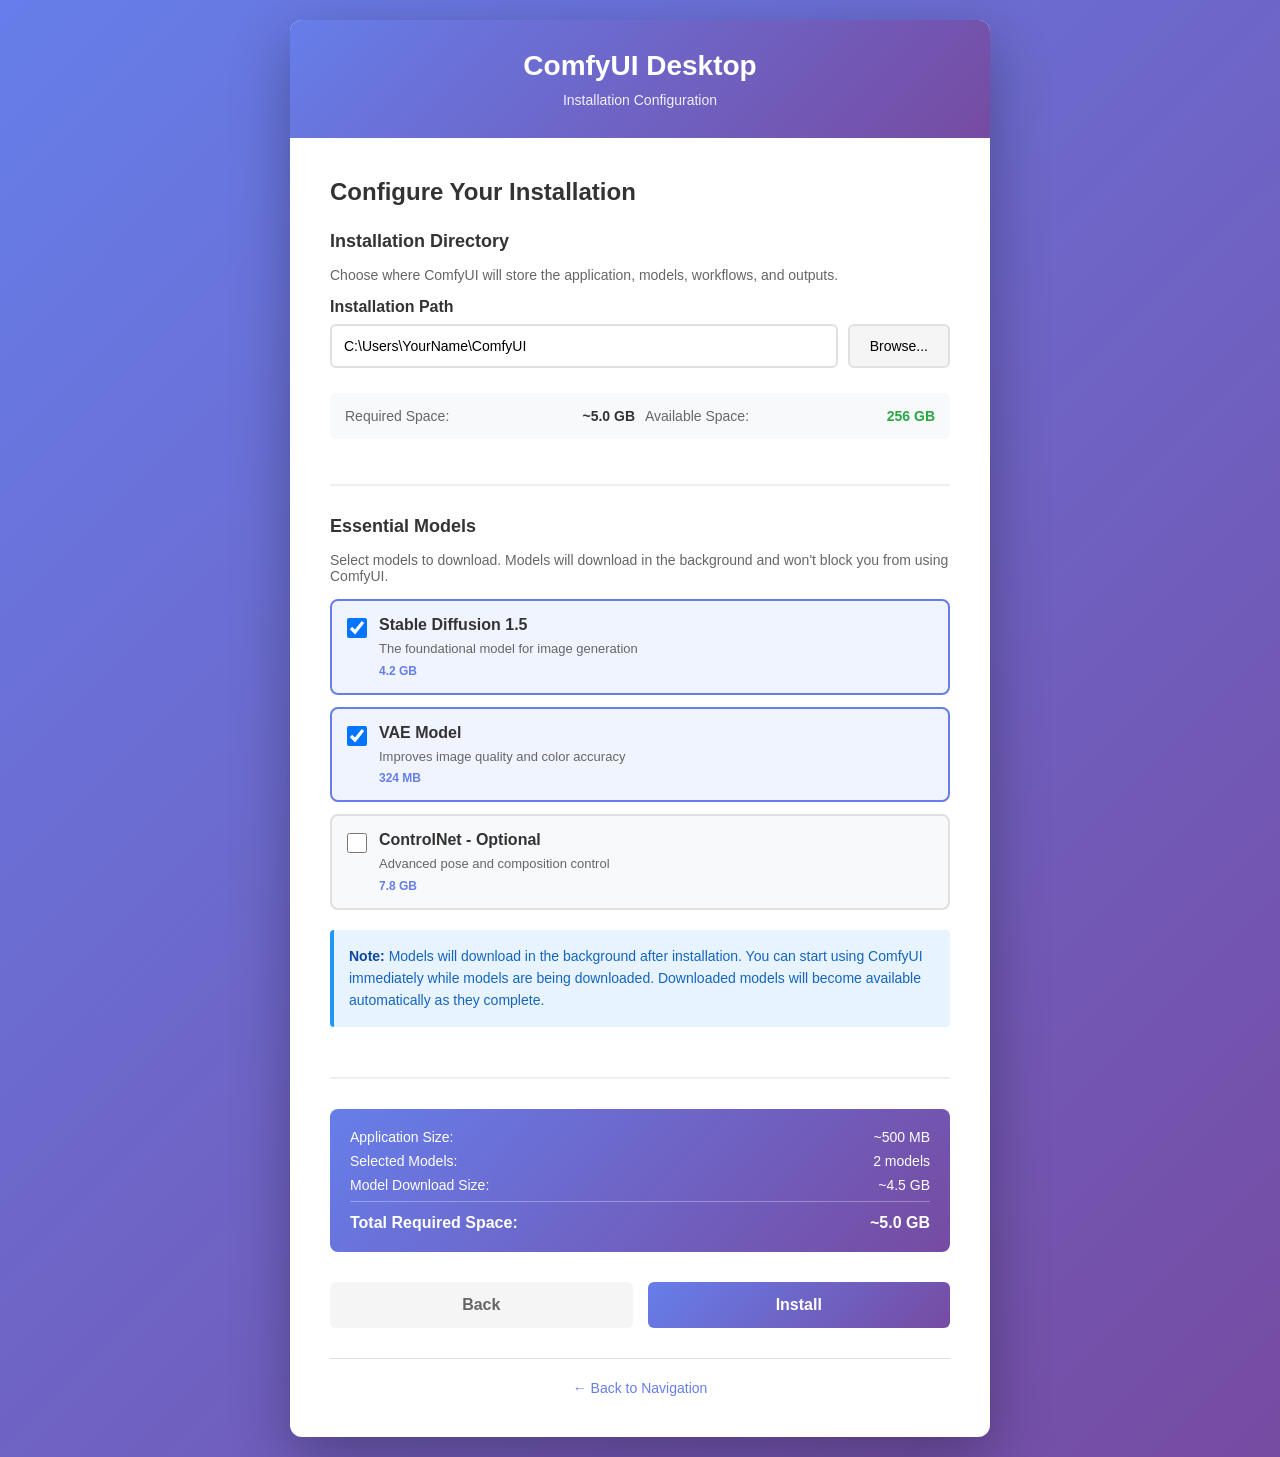
==== screens/02-location-models.html @ bb0c8eb5 "current stage of onboarding" ====
<!DOCTYPE html>
<html lang="en">
<head>
    <meta charset="UTF-8">
    <meta name="viewport" content="width=device-width, initial-scale=1.0">
    <title>ComfyUI Desktop - Installation Configuration</title>
    <link rel="stylesheet" href="../styles/common.css">
    <style>
        .config-section {
            margin-bottom: 30px;
            padding-bottom: 30px;
            border-bottom: 2px solid #f0f0f0;
        }

        .config-section:last-of-type {
            border-bottom: none;
        }

        .config-section h3 {
            color: #333;
            margin-bottom: 15px;
            font-size: 18px;
        }

        .space-info {
            display: grid;
            grid-template-columns: 1fr 1fr;
            gap: 10px;
            margin: 15px 0;
            padding: 15px;
            background: #f8f9fa;
            border-radius: 6px;
            font-size: 14px;
        }

        .space-item {
            display: flex;
            justify-content: space-between;
            color: #666;
        }

        .space-value {
            font-weight: 600;
            color: #333;
        }

        .space-value.available {
            color: #28a745;
        }

        .model-checkbox {
            background: #f8f9fa;
            border: 2px solid #e0e0e0;
            border-radius: 8px;
            padding: 15px;
            margin-bottom: 12px;
            transition: all 0.2s;
            cursor: pointer;
        }

        .model-checkbox:hover {
            background: #f0f4ff;
        }

        .model-checkbox:has(input:checked) {
            border-color: #667eea;
            background: #f0f4ff;
        }

        .model-header {
            display: flex;
            align-items: flex-start;
            gap: 12px;
        }

        .model-header input[type="checkbox"] {
            width: 20px;
            height: 20px;
            margin-top: 2px;
            cursor: pointer;
        }

        .model-info {
            flex: 1;
        }

        .model-title {
            font-weight: 600;
            color: #333;
            margin-bottom: 5px;
        }

        .model-desc {
            font-size: 13px;
            color: #666;
            line-height: 1.5;
        }

        .model-size {
            font-size: 12px;
            color: #667eea;
            font-weight: 600;
            margin-top: 5px;
        }

        .summary-box {
            background: linear-gradient(135deg, #667eea 0%, #764ba2 100%);
            color: white;
            padding: 20px;
            border-radius: 8px;
            margin: 20px 0;
        }

        .summary-row {
            display: flex;
            justify-content: space-between;
            margin-bottom: 8px;
            font-size: 14px;
        }

        .summary-row:last-child {
            margin-bottom: 0;
            padding-top: 12px;
            border-top: 1px solid rgba(255,255,255,0.3);
            font-size: 16px;
            font-weight: 600;
        }

        .background-notice {
            background: #e7f3ff;
            border-left: 4px solid #2196F3;
            padding: 15px;
            border-radius: 4px;
            margin: 20px 0;
        }

        .background-notice p {
            color: #1565C0;
            font-size: 14px;
            line-height: 1.6;
            margin: 0;
        }

        .background-notice strong {
            color: #0d47a1;
        }
    </style>
</head>
<body>
    <div class="installer-window" style="width: 700px;">
        <div class="installer-header">
            <h1>ComfyUI Desktop</h1>
            <p>Installation Configuration</p>
        </div>

        <div class="installer-content">
            <h2 style="margin-bottom: 25px; color: #333;">Configure Your Installation</h2>

            <!-- Installation Directory Section -->
            <div class="config-section">
                <h3>Installation Directory</h3>
                <p style="color: #666; font-size: 14px; margin-bottom: 15px;">
                    Choose where ComfyUI will store the application, models, workflows, and outputs.
                </p>

                <div class="form-group">
                    <label for="install-path">Installation Path</label>
                    <div class="input-group">
                        <input type="text" id="install-path" value="C:\Users\YourName\ComfyUI" readonly>
                        <button class="browse-btn" onclick="alert('File browser would open here')">Browse...</button>
                    </div>
                </div>

                <div class="space-info">
                    <div class="space-item">
                        <span>Required Space:</span>
                        <span class="space-value" id="required-space">~5.0 GB</span>
                    </div>
                    <div class="space-item">
                        <span>Available Space:</span>
                        <span class="space-value available">256 GB</span>
                    </div>
                </div>
            </div>

            <!-- Model Selection Section -->
            <div class="config-section">
                <h3>Essential Models</h3>
                <p style="color: #666; font-size: 14px; margin-bottom: 15px;">
                    Select models to download. Models will download in the background and won't block you from using ComfyUI.
                </p>

                <div class="model-checkbox">
                    <div class="model-header">
                        <input type="checkbox" id="model1" checked onchange="updateSummary()">
                        <label for="model1" class="model-info">
                            <div class="model-title">Stable Diffusion 1.5</div>
                            <div class="model-desc">The foundational model for image generation</div>
                            <div class="model-size">4.2 GB</div>
                        </label>
                    </div>
                </div>

                <div class="model-checkbox">
                    <div class="model-header">
                        <input type="checkbox" id="model2" checked onchange="updateSummary()">
                        <label for="model2" class="model-info">
                            <div class="model-title">VAE Model</div>
                            <div class="model-desc">Improves image quality and color accuracy</div>
                            <div class="model-size">324 MB</div>
                        </label>
                    </div>
                </div>

                <div class="model-checkbox">
                    <div class="model-header">
                        <input type="checkbox" id="model3" onchange="updateSummary()">
                        <label for="model3" class="model-info">
                            <div class="model-title">ControlNet - Optional</div>
                            <div class="model-desc">Advanced pose and composition control</div>
                            <div class="model-size">7.8 GB</div>
                        </label>
                    </div>
                </div>

                <div class="background-notice">
                    <p>
                        <strong>Note:</strong> Models will download in the background after installation.
                        You can start using ComfyUI immediately while models are being downloaded.
                        Downloaded models will become available automatically as they complete.
                    </p>
                </div>
            </div>

            <!-- Summary -->
            <div class="summary-box">
                <div class="summary-row">
                    <span>Application Size:</span>
                    <span>~500 MB</span>
                </div>
                <div class="summary-row">
                    <span>Selected Models:</span>
                    <span id="model-count">2 models</span>
                </div>
                <div class="summary-row">
                    <span>Model Download Size:</span>
                    <span id="model-size">~4.5 GB</span>
                </div>
                <div class="summary-row">
                    <span>Total Required Space:</span>
                    <span id="total-size">~5.0 GB</span>
                </div>
            </div>

            <div class="button-group">
                <button class="btn btn-secondary" onclick="history.back()">Back</button>
                <button class="btn btn-primary" onclick="window.location.href='04-downloading.html'">Install</button>
            </div>

            <div class="nav-footer">
                <a href="../index.html">← Back to Navigation</a>
            </div>
        </div>
    </div>

    <script>
        function updateSummary() {
            const model1 = document.getElementById('model1').checked;
            const model2 = document.getElementById('model2').checked;
            const model3 = document.getElementById('model3').checked;

            let count = 0;
            let totalModelGB = 0;

            if (model1) { count++; totalModelGB += 4.2; }
            if (model2) { count++; totalModelGB += 0.324; }
            if (model3) { count++; totalModelGB += 7.8; }

            const appSizeGB = 0.5;
            const totalGB = appSizeGB + totalModelGB;

            document.getElementById('model-count').textContent = count + ' ' + (count === 1 ? 'model' : 'models');
            document.getElementById('model-size').textContent = '~' + totalModelGB.toFixed(1) + ' GB';
            document.getElementById('total-size').textContent = '~' + totalGB.toFixed(1) + ' GB';
            document.getElementById('required-space').textContent = '~' + totalGB.toFixed(1) + ' GB';
        }

        // Initialize on load
        updateSummary();
    </script>
</body>
</html>
---- styles/common.css ----
* {
    margin: 0;
    padding: 0;
    box-sizing: border-box;
}

body {
    font-family: -apple-system, BlinkMacSystemFont, 'Segoe UI', Roboto, Oxygen, Ubuntu, Cantarell, sans-serif;
    background: linear-gradient(135deg, #667eea 0%, #764ba2 100%);
    min-height: 100vh;
    display: flex;
    align-items: center;
    justify-content: center;
    padding: 20px;
}

.installer-window {
    width: 600px;
    background: white;
    border-radius: 12px;
    box-shadow: 0 20px 60px rgba(0, 0, 0, 0.3);
    overflow: hidden;
}

.installer-header {
    padding: 30px;
    text-align: center;
    background: linear-gradient(135deg, #667eea 0%, #764ba2 100%);
    color: white;
}

.installer-header h1 {
    font-size: 28px;
    margin-bottom: 10px;
}

.installer-header p {
    font-size: 14px;
    opacity: 0.9;
}

.installer-content {
    padding: 40px;
}

.form-group {
    margin-bottom: 25px;
}

.form-group label {
    display: block;
    margin-bottom: 8px;
    font-weight: 600;
    color: #333;
}

.form-group input[type="text"] {
    width: 100%;
    padding: 12px;
    border: 2px solid #e0e0e0;
    border-radius: 6px;
    font-size: 14px;
    transition: border-color 0.2s;
}

.form-group input[type="text"]:focus {
    outline: none;
    border-color: #667eea;
}

.button-group {
    display: flex;
    gap: 15px;
    margin-top: 30px;
}

.btn {
    flex: 1;
    padding: 14px 24px;
    border: none;
    border-radius: 6px;
    font-size: 16px;
    font-weight: 600;
    cursor: pointer;
    transition: all 0.2s;
}

.btn-primary {
    background: linear-gradient(135deg, #667eea 0%, #764ba2 100%);
    color: white;
}

.btn-primary:hover {
    transform: translateY(-2px);
    box-shadow: 0 5px 15px rgba(102, 126, 234, 0.4);
}

.btn-secondary {
    background: #f5f5f5;
    color: #666;
}

.btn-secondary:hover {
    background: #e0e0e0;
}

.browse-btn {
    padding: 12px 20px;
    background: #f5f5f5;
    border: 2px solid #e0e0e0;
    border-radius: 6px;
    cursor: pointer;
    transition: all 0.2s;
    font-size: 14px;
}

.browse-btn:hover {
    background: #e0e0e0;
}

.input-group {
    display: flex;
    gap: 10px;
}

.input-group input {
    flex: 1;
}

.progress-container {
    margin: 30px 0;
}

.progress-bar {
    width: 100%;
    height: 8px;
    background: #f0f0f0;
    border-radius: 10px;
    overflow: hidden;
}

.progress-fill {
    height: 100%;
    background: linear-gradient(90deg, #667eea 0%, #764ba2 100%);
    border-radius: 10px;
    transition: width 0.3s ease;
}

.progress-text {
    margin-top: 15px;
    text-align: center;
    color: #666;
    font-size: 14px;
}

.info-box {
    background: #f8f9fa;
    border-left: 4px solid #667eea;
    padding: 15px;
    border-radius: 4px;
    margin: 20px 0;
}

.info-box p {
    color: #555;
    line-height: 1.6;
}

.checkbox-group {
    display: flex;
    align-items: center;
    gap: 10px;
    padding: 15px;
    background: #f8f9fa;
    border-radius: 6px;
    cursor: pointer;
    transition: background 0.2s;
}

.checkbox-group:hover {
    background: #e9ecef;
}

.checkbox-group input[type="checkbox"] {
    width: 20px;
    height: 20px;
    cursor: pointer;
}

.checkbox-group label {
    flex: 1;
    margin: 0;
    cursor: pointer;
    font-weight: normal;
}

.nav-footer {
    text-align: center;
    margin-top: 30px;
    padding-top: 20px;
    border-top: 1px solid #e0e0e0;
}

.nav-footer a {
    color: #667eea;
    text-decoration: none;
    font-size: 14px;
}

.nav-footer a:hover {
    text-decoration: underline;
}
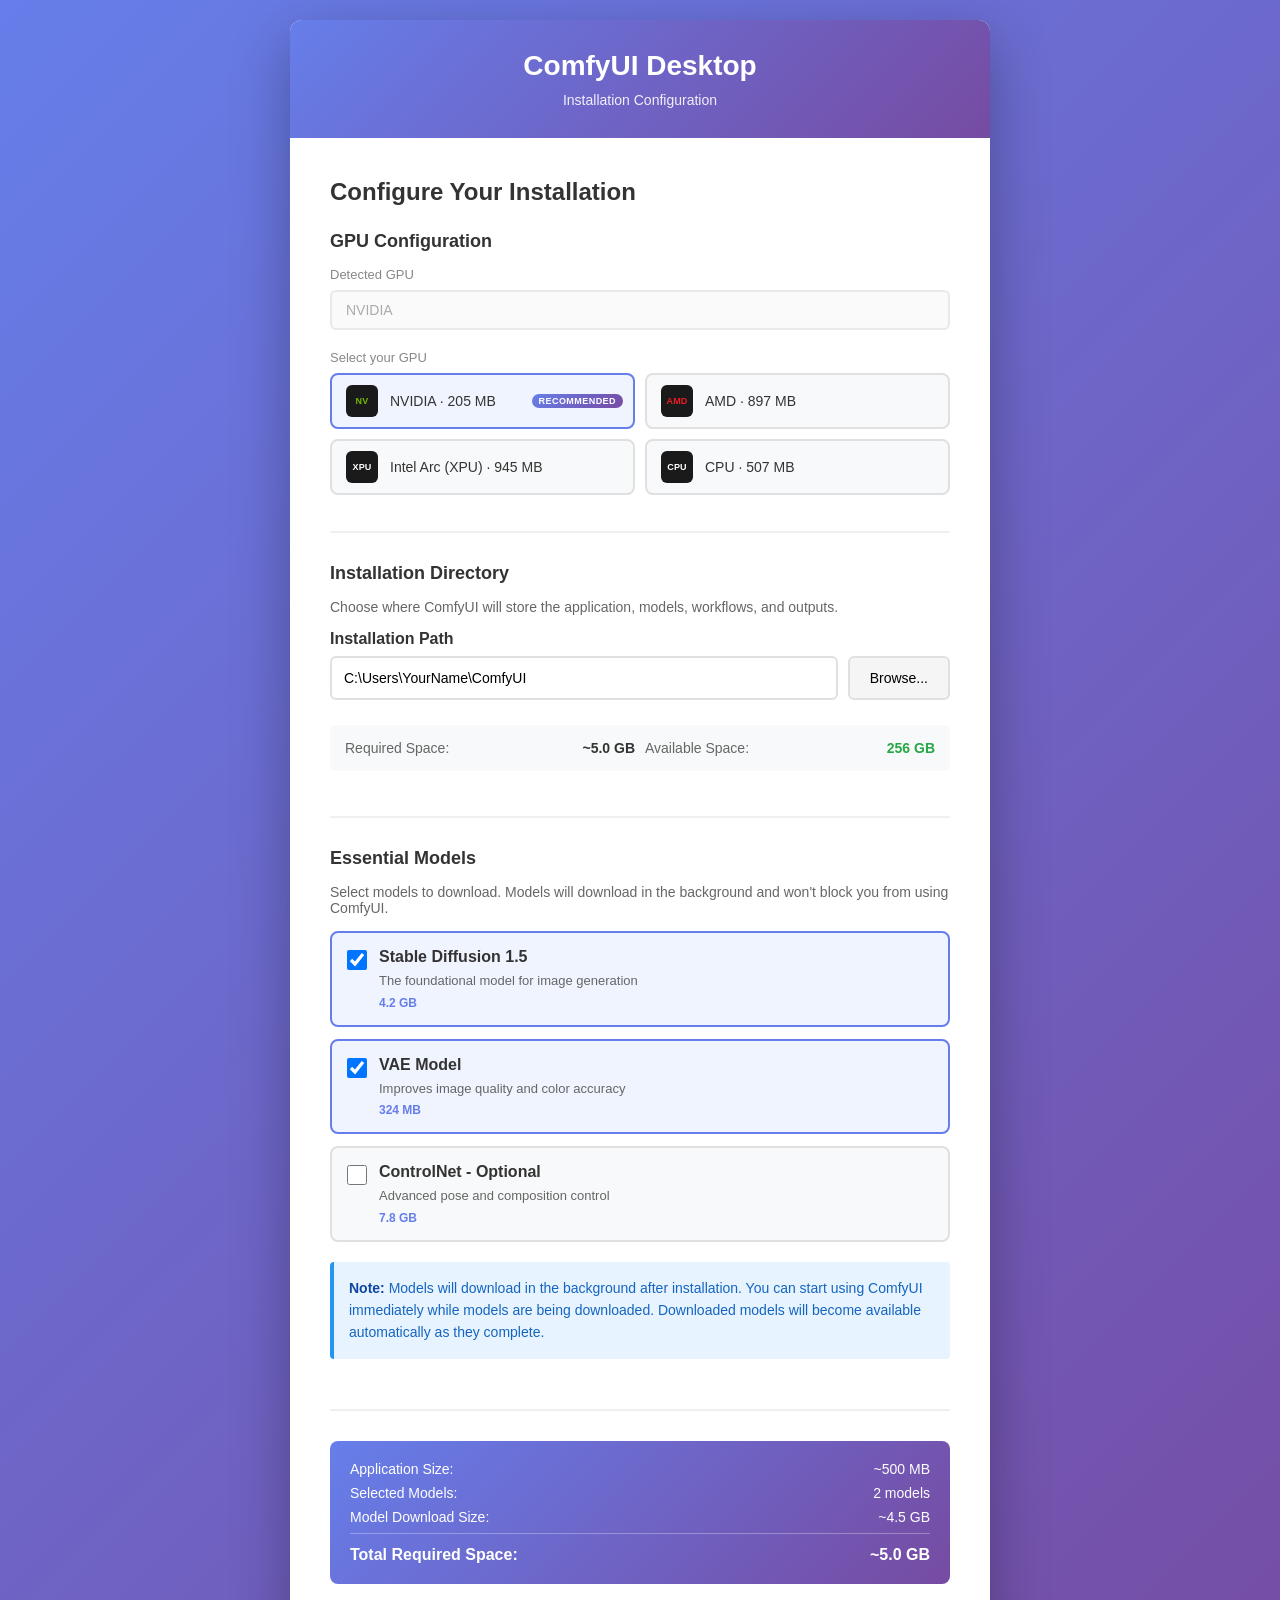
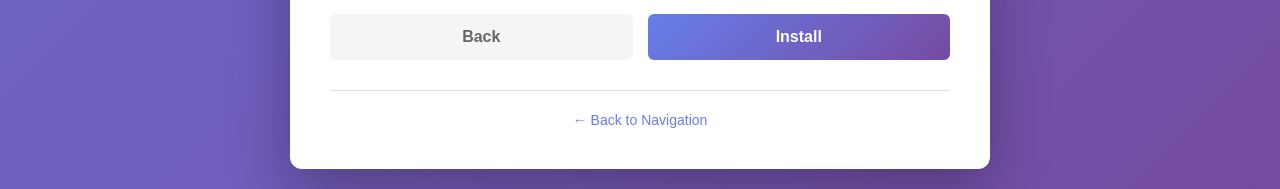
==== commit 6ed69bf4: "Add GPU configuration section to location models screen" ====
--- a/screens/02-location-models.html
+++ b/screens/02-location-models.html
@@ -144,6 +144,102 @@
         .background-notice strong {
             color: #0d47a1;
         }
+
+        .detected-gpu-field {
+            background: #f8f9fa;
+            border: 2px solid #e0e0e0;
+            border-radius: 6px;
+            padding: 10px 14px;
+            font-size: 14px;
+            color: #888;
+            margin-bottom: 20px;
+            opacity: 0.7;
+        }
+
+        .gpu-grid {
+            display: grid;
+            grid-template-columns: 1fr 1fr;
+            gap: 10px;
+            margin-bottom: 6px;
+        }
+
+        .gpu-card {
+            position: relative;
+            display: flex;
+            align-items: center;
+            gap: 12px;
+            padding: 10px 14px;
+            background: #f8f9fa;
+            border: 2px solid #e0e0e0;
+            border-radius: 8px;
+            cursor: pointer;
+            transition: all 0.2s;
+            font-size: 14px;
+            color: #333;
+            min-height: 52px;
+        }
+
+        .gpu-card:hover {
+            border-color: #aab4f0;
+            background: #f4f5ff;
+        }
+
+        .gpu-card.selected {
+            border-color: #667eea;
+            background: #f0f4ff;
+        }
+
+        .gpu-icon {
+            width: 32px;
+            height: 32px;
+            background: #1a1a1a;
+            border-radius: 6px;
+            display: flex;
+            align-items: center;
+            justify-content: center;
+            font-size: 9px;
+            font-weight: 700;
+            color: white;
+            flex-shrink: 0;
+            letter-spacing: 0.02em;
+        }
+
+        .gpu-icon.nvidia-icon {
+            background: #1a1a1a;
+            color: #76b900;
+        }
+
+        .gpu-icon.amd-icon {
+            background: #1a1a1a;
+            color: #ed1c24;
+        }
+
+        .gpu-label {
+            flex: 1;
+            font-weight: 500;
+        }
+
+        .gpu-badge {
+            position: absolute;
+            right: 10px;
+            top: 50%;
+            transform: translateY(-50%);
+            background: linear-gradient(135deg, #667eea 0%, #764ba2 100%);
+            color: white;
+            font-size: 9px;
+            font-weight: 700;
+            text-transform: uppercase;
+            padding: 2px 7px;
+            border-radius: 20px;
+            letter-spacing: 0.05em;
+            white-space: nowrap;
+        }
+
+        .section-sublabel {
+            font-size: 13px;
+            color: #888;
+            margin-bottom: 8px;
+        }
     </style>
 </head>
 <body>
@@ -156,6 +252,35 @@
         <div class="installer-content">
             <h2 style="margin-bottom: 25px; color: #333;">Configure Your Installation</h2>
 
+            <!-- GPU Selection Section -->
+            <div class="config-section">
+                <h3>GPU Configuration</h3>
+
+                <p class="section-sublabel">Detected GPU</p>
+                <div class="detected-gpu-field">NVIDIA</div>
+
+                <p class="section-sublabel">Select your GPU</p>
+                <div class="gpu-grid">
+                    <div class="gpu-card selected" id="gpu-nvidia" onclick="selectGPU('nvidia')">
+                        <div class="gpu-icon nvidia-icon">NV</div>
+                        <span class="gpu-label">NVIDIA · 205 MB</span>
+                        <span class="gpu-badge">Recommended</span>
+                    </div>
+                    <div class="gpu-card" id="gpu-amd" onclick="selectGPU('amd')">
+                        <div class="gpu-icon amd-icon">AMD</div>
+                        <span class="gpu-label">AMD · 897 MB</span>
+                    </div>
+                    <div class="gpu-card" id="gpu-xpu" onclick="selectGPU('xpu')">
+                        <div class="gpu-icon">XPU</div>
+                        <span class="gpu-label">Intel Arc (XPU) · 945 MB</span>
+                    </div>
+                    <div class="gpu-card" id="gpu-cpu" onclick="selectGPU('cpu')">
+                        <div class="gpu-icon">CPU</div>
+                        <span class="gpu-label">CPU · 507 MB</span>
+                    </div>
+                </div>
+            </div>
+
             <!-- Installation Directory Section -->
             <div class="config-section">
                 <h3>Installation Directory</h3>
@@ -264,6 +389,11 @@
     </div>
 
     <script>
+        function selectGPU(id) {
+            document.querySelectorAll('.gpu-card').forEach(c => c.classList.remove('selected'));
+            document.getElementById('gpu-' + id).classList.add('selected');
+        }
+
         function updateSummary() {
             const model1 = document.getElementById('model1').checked;
             const model2 = document.getElementById('model2').checked;
